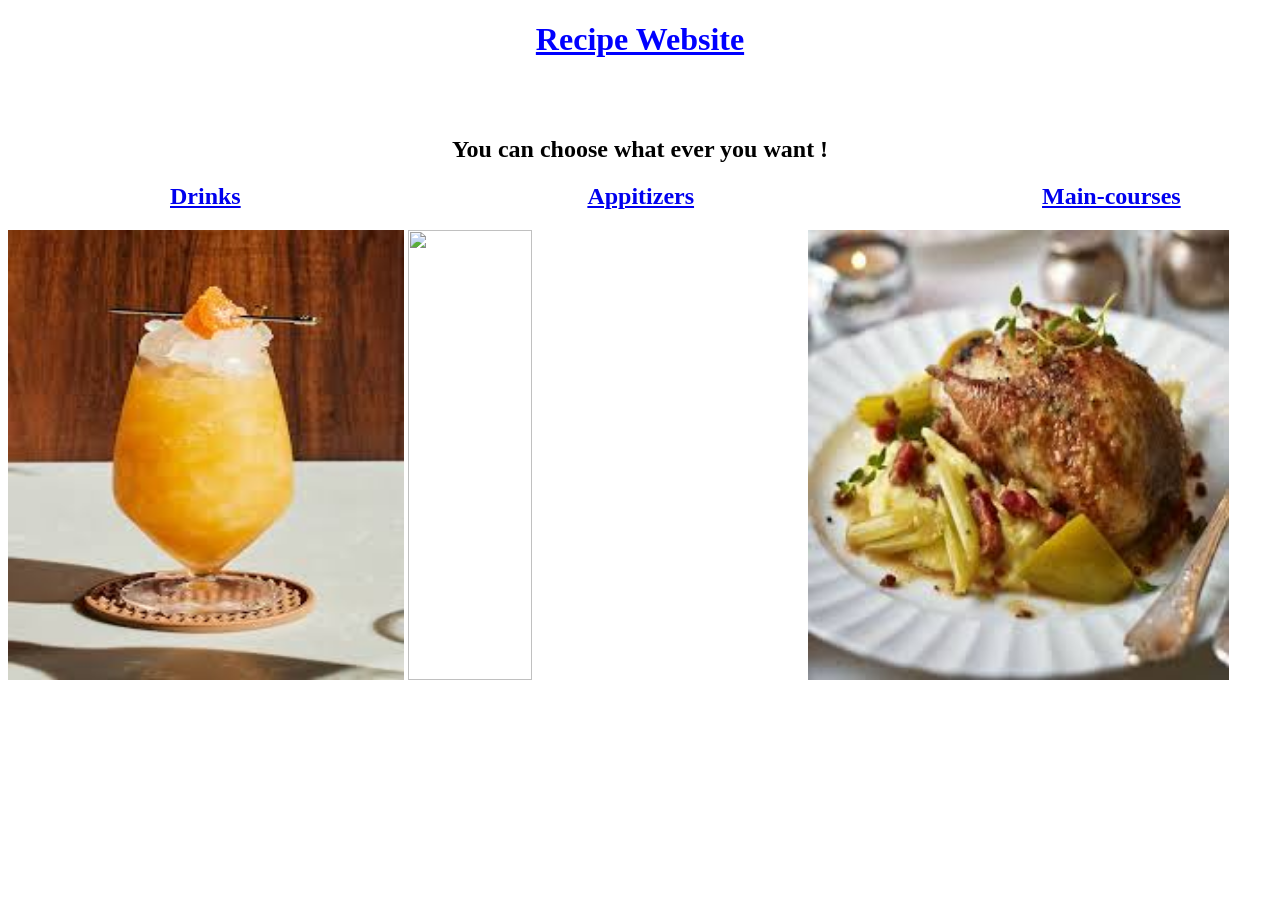
==== index.html @ d4900670 "Initial commit" ====
<!DOCTYPE html>
<html lang="en">

<head>
    <meta charset="UTF-8">
    <meta name="viewport" content="width=device-width, initial-scale=1.0">
    <title>Document</title>
</head>

<body>
    <center>
        <h1 style="color: blue; "><u>Recipe Website</u></h1>
        <br>
        <br>

        <h2>You can choose what ever you want !</h2>
    </center>
        <h2> &nbsp;&nbsp;&nbsp;&nbsp;&nbsp;&nbsp;&nbsp;&nbsp;&nbsp;&nbsp;&nbsp;&nbsp;&nbsp;&nbsp;&nbsp;
           &nbsp;&nbsp;&nbsp;&nbsp;&nbsp;&nbsp;&nbsp;&nbsp;&nbsp;&nbsp;
            <a href="./drinks.html">Drinks</a>
            &nbsp;&nbsp;&nbsp;&nbsp;&nbsp;&nbsp;&nbsp;&nbsp;&nbsp;&nbsp;&nbsp;&nbsp;&nbsp;&nbsp;&nbsp;
            &nbsp;&nbsp;&nbsp;&nbsp;&nbsp;&nbsp;&nbsp;&nbsp;&nbsp;&nbsp;&nbsp;&nbsp;&nbsp;&nbsp;&nbsp;
            &nbsp;&nbsp;&nbsp;&nbsp;&nbsp;&nbsp;&nbsp;&nbsp;&nbsp;&nbsp;&nbsp;&nbsp;&nbsp;&nbsp;&nbsp;
            &nbsp;&nbsp;&nbsp;&nbsp;&nbsp;&nbsp;&nbsp;&nbsp;
            <a href="./appitizers.html">Appitizers</a>
            
            &nbsp;&nbsp;&nbsp;&nbsp;&nbsp;&nbsp;&nbsp;&nbsp;&nbsp;&nbsp;&nbsp;&nbsp;&nbsp;&nbsp;&nbsp;
            &nbsp;&nbsp;&nbsp;&nbsp;&nbsp;&nbsp;&nbsp;&nbsp;&nbsp;&nbsp;&nbsp;&nbsp;&nbsp;&nbsp;&nbsp;
            &nbsp;&nbsp;&nbsp;&nbsp;&nbsp;&nbsp;&nbsp;&nbsp;&nbsp;&nbsp;&nbsp;&nbsp;&nbsp;&nbsp;&nbsp;
            &nbsp;&nbsp;&nbsp;&nbsp;&nbsp;&nbsp;&nbsp;&nbsp;
            <a href="./Main-courses.html">Main-courses</a>
        </h2>

        <img src="[data-uri]"
            alt="" width="31.333333%" height="450px">
   <img src="https://encrypted-tbn0.gstatic.com/images?q=tbn:ANd9GcQLDnrl-OOf8jJGR7UcXCbJcZYbNcfx8Hf3YQ&s" height="450px" alt="" width="31.333333%">
  <img src="[data-uri]" width="33.333333%" height="450px" alt="">
    
</body>

</html>
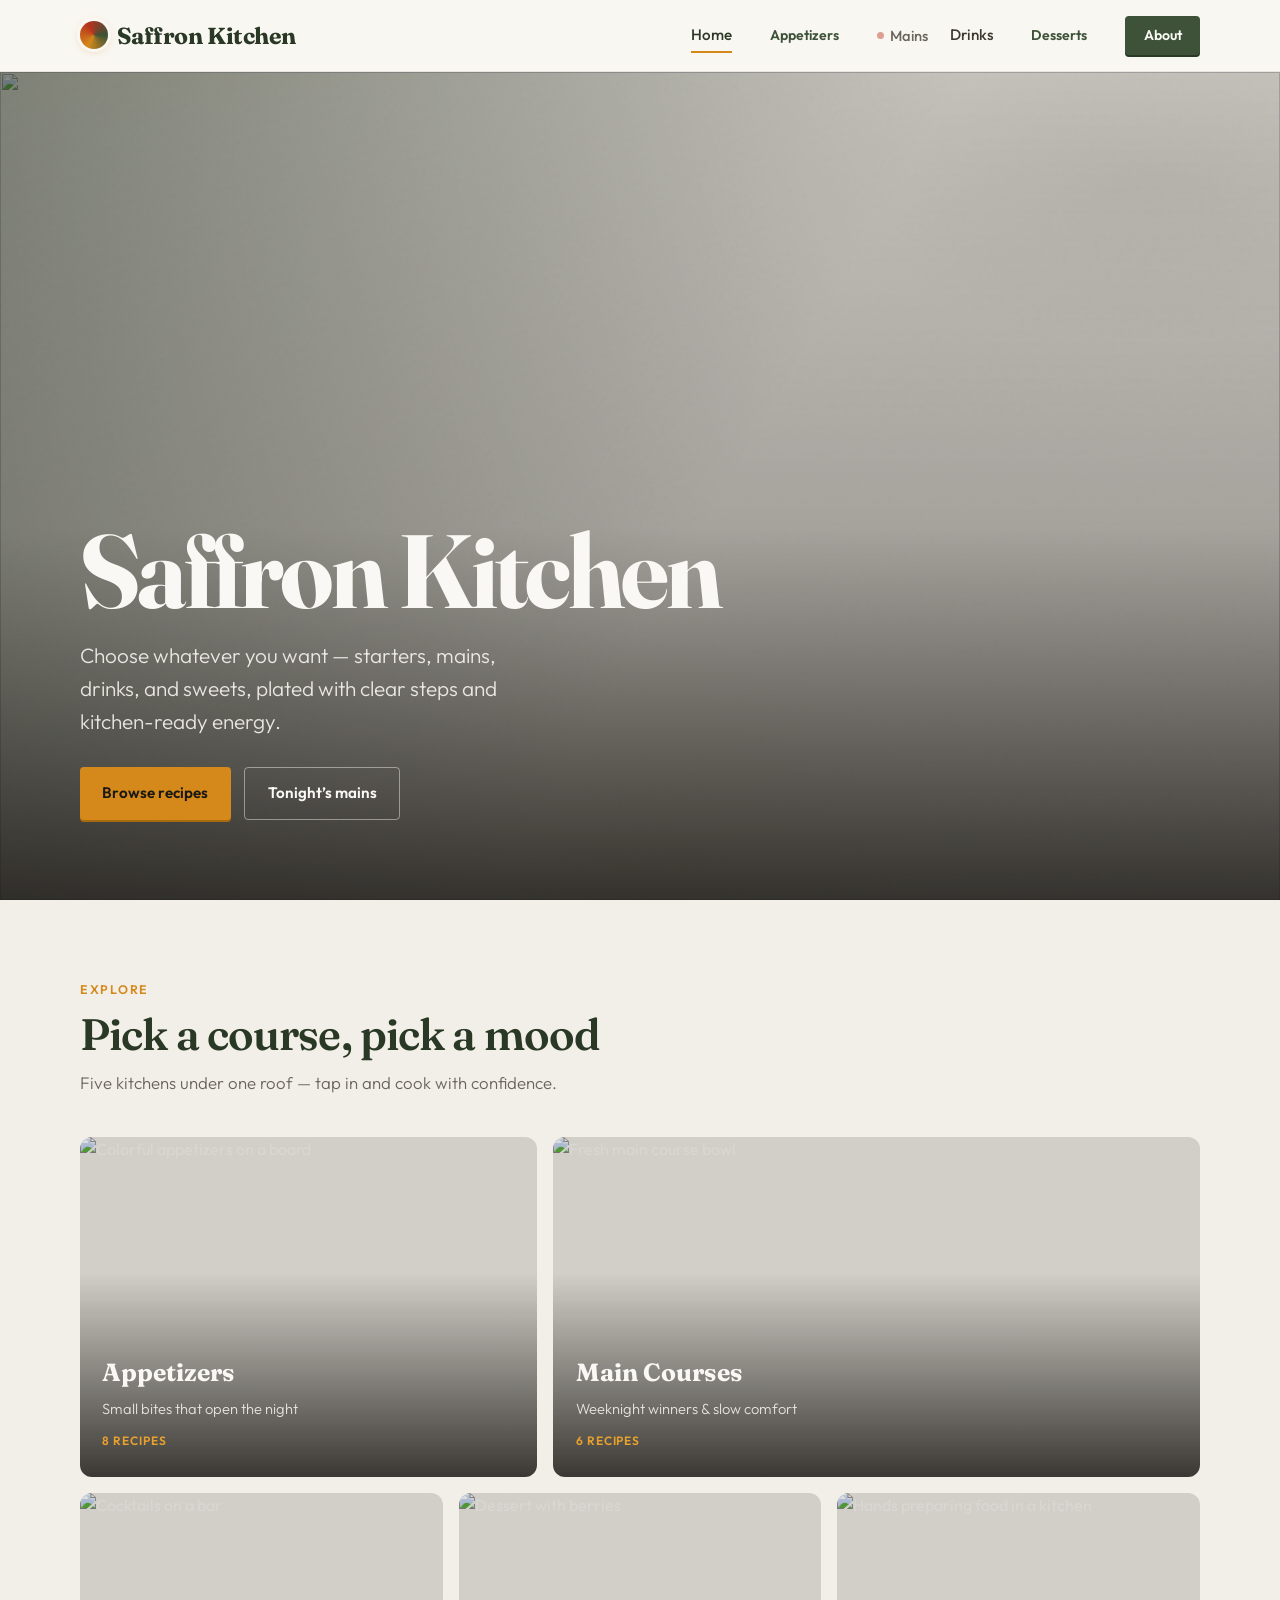
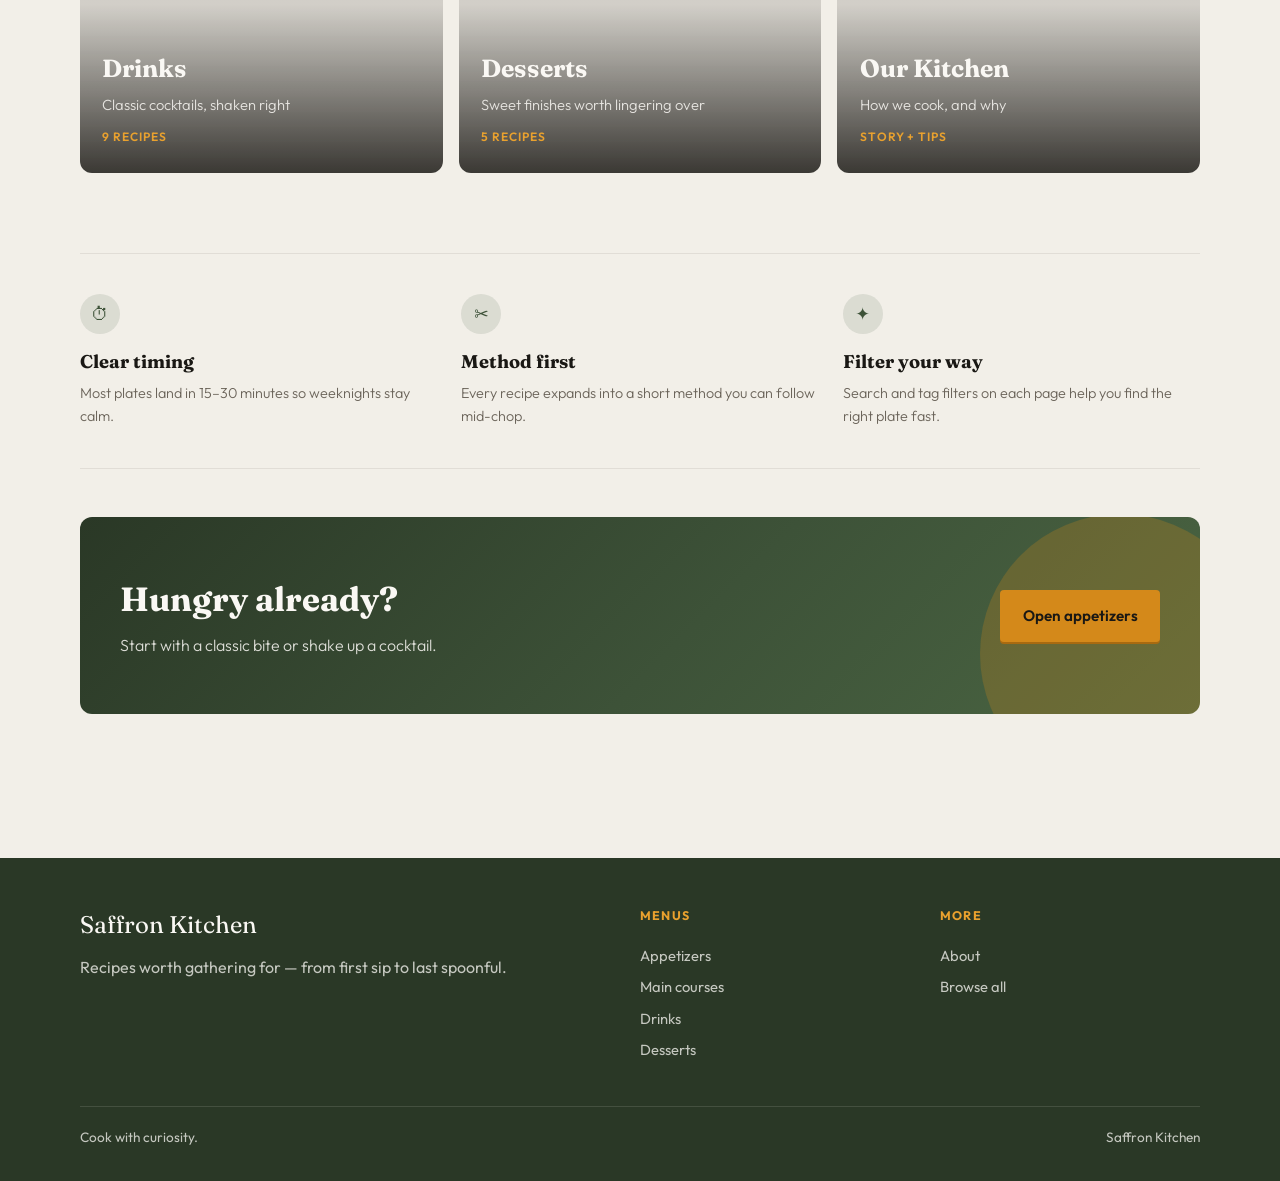
==== commit 09ed5edd: "Publish Saffron Kitchen recipe site pages and assets. Co-authored-by: Cursor <cursoragent@cursor.com" ====
--- a/index.html
+++ b/index.html
@@ -1,41 +1,160 @@
 <!DOCTYPE html>
 <html lang="en">
+<head>
+  <meta charset="UTF-8">
+  <meta name="viewport" content="width=device-width, initial-scale=1.0">
+  <title>Saffron Kitchen — Recipes Worth Gathering For</title>
+  <meta name="description" content="Browse appetizers, mains, drinks, and desserts with clear methods and warm kitchen vibes.">
+  <link rel="stylesheet" href="css/styles.css">
+</head>
+<body>
+  <header class="site-header">
+    <div class="nav-inner">
+      <a class="brand" href="index.html">
+        <span class="brand-mark" aria-hidden="true"></span>
+        Saffron Kitchen
+      </a>
+      <button class="nav-toggle" type="button" aria-label="Open menu" aria-expanded="false">
+        <span></span><span></span><span></span>
+      </button>
+      <nav class="nav-links" aria-label="Primary">
+        <a class="nav-link active" href="index.html">Home</a>
+        <a class="nav-pill" href="appetizers.html">Appetizers</a>
+        <a class="nav-dot" href="Main-courses.html">Mains</a>
+        <a class="nav-link" href="drinks.html">Drinks</a>
+        <a class="nav-pill" href="desserts.html">Desserts</a>
+        <a class="nav-cta" href="about.html">About</a>
+      </nav>
+    </div>
+  </header>
 
-<head>
-    <meta charset="UTF-8">
-    <meta name="viewport" content="width=device-width, initial-scale=1.0">
-    <title>Document</title>
-</head>
+  <main>
+    <section class="hero">
+      <div class="hero-media" aria-hidden="true">
+        <img
+          src="https://images.unsplash.com/photo-1504674900247-0877df9cc836?auto=format&fit=crop&w=1800&q=80"
+          alt=""
+        >
+      </div>
+      <div class="hero-content">
+        <h1 class="hero-brand">Saffron Kitchen</h1>
+        <p class="hero-lead">Choose whatever you want — starters, mains, drinks, and sweets, plated with clear steps and kitchen-ready energy.</p>
+        <div class="hero-actions">
+          <a class="btn btn-primary" href="#browse">Browse recipes</a>
+          <a class="btn btn-ghost" href="Main-courses.html">Tonight’s mains</a>
+        </div>
+      </div>
+    </section>
 
-<body>
-    <center>
-        <h1 style="color: blue; "><u>Recipe Website</u></h1>
-        <br>
-        <br>
+    <section class="section" id="browse">
+      <div class="container">
+        <div class="section-head reveal">
+          <p class="section-eyebrow">Explore</p>
+          <h2 class="section-title">Pick a course, pick a mood</h2>
+          <p class="section-sub">Five kitchens under one roof — tap in and cook with confidence.</p>
+        </div>
 
-        <h2>You can choose what ever you want !</h2>
-    </center>
-        <h2> &nbsp;&nbsp;&nbsp;&nbsp;&nbsp;&nbsp;&nbsp;&nbsp;&nbsp;&nbsp;&nbsp;&nbsp;&nbsp;&nbsp;&nbsp;
-           &nbsp;&nbsp;&nbsp;&nbsp;&nbsp;&nbsp;&nbsp;&nbsp;&nbsp;&nbsp;
-            <a href="./drinks.html">Drinks</a>
-            &nbsp;&nbsp;&nbsp;&nbsp;&nbsp;&nbsp;&nbsp;&nbsp;&nbsp;&nbsp;&nbsp;&nbsp;&nbsp;&nbsp;&nbsp;
-            &nbsp;&nbsp;&nbsp;&nbsp;&nbsp;&nbsp;&nbsp;&nbsp;&nbsp;&nbsp;&nbsp;&nbsp;&nbsp;&nbsp;&nbsp;
-            &nbsp;&nbsp;&nbsp;&nbsp;&nbsp;&nbsp;&nbsp;&nbsp;&nbsp;&nbsp;&nbsp;&nbsp;&nbsp;&nbsp;&nbsp;
-            &nbsp;&nbsp;&nbsp;&nbsp;&nbsp;&nbsp;&nbsp;&nbsp;
-            <a href="./appitizers.html">Appitizers</a>
-            
-            &nbsp;&nbsp;&nbsp;&nbsp;&nbsp;&nbsp;&nbsp;&nbsp;&nbsp;&nbsp;&nbsp;&nbsp;&nbsp;&nbsp;&nbsp;
-            &nbsp;&nbsp;&nbsp;&nbsp;&nbsp;&nbsp;&nbsp;&nbsp;&nbsp;&nbsp;&nbsp;&nbsp;&nbsp;&nbsp;&nbsp;
-            &nbsp;&nbsp;&nbsp;&nbsp;&nbsp;&nbsp;&nbsp;&nbsp;&nbsp;&nbsp;&nbsp;&nbsp;&nbsp;&nbsp;&nbsp;
-            &nbsp;&nbsp;&nbsp;&nbsp;&nbsp;&nbsp;&nbsp;&nbsp;
-            <a href="./Main-courses.html">Main-courses</a>
-        </h2>
+        <div class="category-grid">
+          <a class="cat-tile reveal" href="appetizers.html">
+            <img src="https://images.unsplash.com/photo-1541014741259-de529411b96a?auto=format&fit=crop&w=900&q=80" alt="Colorful appetizers on a board">
+            <div class="cat-body">
+              <h3>Appetizers</h3>
+              <p>Small bites that open the night</p>
+              <span class="cat-count">8 recipes</span>
+            </div>
+          </a>
+          <a class="cat-tile reveal reveal-delay-1" href="Main-courses.html">
+            <img src="https://images.unsplash.com/photo-1546069901-ba9599a7e63c?auto=format&fit=crop&w=1100&q=80" alt="Fresh main course bowl">
+            <div class="cat-body">
+              <h3>Main Courses</h3>
+              <p>Weeknight winners &amp; slow comfort</p>
+              <span class="cat-count">6 recipes</span>
+            </div>
+          </a>
+          <a class="cat-tile reveal reveal-delay-1" href="drinks.html">
+            <img src="https://images.unsplash.com/photo-1514362545857-3bc16c4c7d1b?auto=format&fit=crop&w=800&q=80" alt="Cocktails on a bar">
+            <div class="cat-body">
+              <h3>Drinks</h3>
+              <p>Classic cocktails, shaken right</p>
+              <span class="cat-count">9 recipes</span>
+            </div>
+          </a>
+          <a class="cat-tile reveal reveal-delay-2" href="desserts.html">
+            <img src="https://images.unsplash.com/photo-1488477181946-6428a0291777?auto=format&fit=crop&w=800&q=80" alt="Dessert with berries">
+            <div class="cat-body">
+              <h3>Desserts</h3>
+              <p>Sweet finishes worth lingering over</p>
+              <span class="cat-count">5 recipes</span>
+            </div>
+          </a>
+          <a class="cat-tile reveal reveal-delay-3" href="about.html">
+            <img src="https://images.unsplash.com/photo-1556910103-1c02745aae4d?auto=format&fit=crop&w=800&q=80" alt="Hands preparing food in a kitchen">
+            <div class="cat-body">
+              <h3>Our Kitchen</h3>
+              <p>How we cook, and why</p>
+              <span class="cat-count">Story + tips</span>
+            </div>
+          </a>
+        </div>
+      </div>
+    </section>
 
-        <img src="[data-uri]"
-            alt="" width="31.333333%" height="450px">
-   <img src="https://encrypted-tbn0.gstatic.com/images?q=tbn:ANd9GcQLDnrl-OOf8jJGR7UcXCbJcZYbNcfx8Hf3YQ&s" height="450px" alt="" width="31.333333%">
-  <img src="[data-uri]" width="33.333333%" height="450px" alt="">
-    
+    <section class="section" style="padding-top: 0;">
+      <div class="container">
+        <div class="feature-strip reveal">
+          <div class="feature">
+            <div class="feature-icon" aria-hidden="true">⏱</div>
+            <h3>Clear timing</h3>
+            <p>Most plates land in 15–30 minutes so weeknights stay calm.</p>
+          </div>
+          <div class="feature">
+            <div class="feature-icon" aria-hidden="true">✂</div>
+            <h3>Method first</h3>
+            <p>Every recipe expands into a short method you can follow mid-chop.</p>
+          </div>
+          <div class="feature">
+            <div class="feature-icon" aria-hidden="true">✦</div>
+            <h3>Filter your way</h3>
+            <p>Search and tag filters on each page help you find the right plate fast.</p>
+          </div>
+        </div>
+
+        <div class="cta-band reveal" style="margin-top: 3rem;">
+          <div>
+            <h2>Hungry already?</h2>
+            <p>Start with a classic bite or shake up a cocktail.</p>
+          </div>
+          <a class="btn btn-primary" href="appetizers.html">Open appetizers</a>
+        </div>
+      </div>
+    </section>
+  </main>
+
+  <footer class="site-footer">
+    <div class="container footer-grid">
+      <div>
+        <p class="footer-brand">Saffron Kitchen</p>
+        <p>Recipes worth gathering for — from first sip to last spoonful.</p>
+      </div>
+      <div>
+        <h4>Menus</h4>
+        <a href="appetizers.html">Appetizers</a>
+        <a href="Main-courses.html">Main courses</a>
+        <a href="drinks.html">Drinks</a>
+        <a href="desserts.html">Desserts</a>
+      </div>
+      <div>
+        <h4>More</h4>
+        <a href="about.html">About</a>
+        <a href="index.html#browse">Browse all</a>
+      </div>
+    </div>
+    <div class="container footer-bottom">
+      <span>Cook with curiosity.</span>
+      <span>Saffron Kitchen</span>
+    </div>
+  </footer>
+
+  <script src="js/main.js"></script>
 </body>
-
-</html>+</html>
--- a/css/styles.css
+++ b/css/styles.css
@@ -0,0 +1,1432 @@
+/* ============================================
+   Saffron Kitchen — Design System
+   ============================================ */
+
+@import url('https://fonts.googleapis.com/css2?family=Fraunces:opsz,wght@9..144,400;9..144,600;9..144,700&family=Outfit:wght@300;400;500;600;700&display=swap');
+
+:root {
+  --ink: #1a1814;
+  --ink-soft: #3d3830;
+  --muted: #6b645a;
+  --paper: #f2efe8;
+  --paper-deep: #e8e3d8;
+  --surface: #faf8f4;
+  --olive: #3d5238;
+  --olive-deep: #2a3826;
+  --olive-soft: #5c7356;
+  --saffron: #d4891a;
+  --saffron-bright: #e9a12e;
+  --tomato: #b8331d;
+  --cream-glow: rgba(232, 196, 120, 0.18);
+  --shadow: 0 12px 40px rgba(26, 24, 20, 0.12);
+  --shadow-soft: 0 4px 20px rgba(26, 24, 20, 0.08);
+  --radius: 4px;
+  --radius-lg: 12px;
+  --nav-h: 72px;
+  --font-display: 'Fraunces', Georgia, serif;
+  --font-body: 'Outfit', system-ui, sans-serif;
+  --ease: cubic-bezier(0.22, 1, 0.36, 1);
+  --ease-out: cubic-bezier(0.16, 1, 0.3, 1);
+}
+
+*,
+*::before,
+*::after {
+  box-sizing: border-box;
+  margin: 0;
+  padding: 0;
+}
+
+html {
+  scroll-behavior: smooth;
+  -webkit-text-size-adjust: 100%;
+  text-size-adjust: 100%;
+}
+
+body {
+  font-family: var(--font-body);
+  color: var(--ink);
+  background: var(--paper);
+  line-height: 1.6;
+  overflow-x: hidden;
+  min-height: 100vh;
+}
+
+/* Atmospheric background — never intercept clicks */
+body::before {
+  content: '';
+  position: fixed;
+  inset: 0;
+  z-index: -2;
+  pointer-events: none;
+  background:
+    radial-gradient(ellipse 80% 50% at 10% -10%, var(--cream-glow), transparent 50%),
+    radial-gradient(ellipse 60% 40% at 90% 20%, rgba(61, 82, 56, 0.08), transparent 45%),
+    radial-gradient(ellipse 50% 60% at 50% 100%, rgba(212, 137, 26, 0.06), transparent 50%),
+    var(--paper);
+}
+
+body::after {
+  content: '';
+  position: fixed;
+  inset: 0;
+  z-index: -1;
+  opacity: 0.035;
+  pointer-events: none;
+  background-image: url("data:image/svg+xml,%3Csvg viewBox='0 0 200 200' xmlns='http://www.w3.org/2000/svg'%3E%3Cfilter id='n'%3E%3CfeTurbulence type='fractalNoise' baseFrequency='0.85' numOctaves='4' stitchTiles='stitch'/%3E%3C/filter%3E%3Crect width='100%25' height='100%25' filter='url(%23n)'/%3E%3C/svg%3E");
+}
+
+main,
+.site-footer {
+  position: relative;
+  z-index: 1;
+}
+
+img {
+  max-width: 100%;
+  height: auto;
+  display: block;
+}
+
+a {
+  color: inherit;
+  text-decoration: none;
+  cursor: pointer;
+}
+
+ul {
+  list-style: none;
+}
+
+button {
+  font-family: inherit;
+  cursor: pointer;
+  border: none;
+  background: none;
+}
+
+.container {
+  width: min(1120px, calc(100% - 2rem));
+  margin-inline: auto;
+}
+
+
+/* ============================================
+   Page transition
+   ============================================ */
+
+.page-enter main {
+  animation: pageIn 0.45s var(--ease-out) both;
+}
+
+@keyframes pageIn {
+  from {
+    opacity: 0.01;
+    transform: translateY(12px);
+  }
+  to {
+    opacity: 1;
+    transform: translateY(0);
+  }
+}
+
+/* ============================================
+   Navigation — mixed link styles
+   ============================================ */
+
+.site-header {
+  position: sticky;
+  top: 0;
+  z-index: 1000;
+  height: var(--nav-h);
+  display: flex;
+  align-items: center;
+  background: rgba(250, 248, 244, 0.92);
+  backdrop-filter: blur(14px) saturate(1.2);
+  border-bottom: 1px solid rgba(26, 24, 20, 0.08);
+  transition: box-shadow 0.35s var(--ease), background 0.35s var(--ease);
+  pointer-events: auto;
+}
+
+.site-header a,
+.nav-links a {
+  position: relative;
+  z-index: 2;
+  pointer-events: auto;
+}
+
+.site-header.scrolled {
+  box-shadow: var(--shadow-soft);
+  background: rgba(250, 248, 244, 0.94);
+}
+
+.nav-inner {
+  width: min(1120px, 92%);
+  margin-inline: auto;
+  display: flex;
+  align-items: center;
+  justify-content: space-between;
+  gap: 1.5rem;
+}
+
+.brand {
+  font-family: var(--font-display);
+  font-size: 1.45rem;
+  font-weight: 700;
+  letter-spacing: -0.02em;
+  color: var(--olive-deep);
+  display: flex;
+  align-items: center;
+  gap: 0.55rem;
+  transition: transform 0.3s var(--ease);
+}
+
+.brand:hover {
+  transform: scale(1.03);
+}
+
+.brand-mark {
+  width: 28px;
+  height: 28px;
+  border-radius: 50%;
+  background: conic-gradient(from 210deg, var(--saffron), var(--tomato), var(--olive), var(--saffron));
+  box-shadow: 0 0 0 3px var(--surface), 0 2px 8px rgba(212, 137, 26, 0.35);
+  animation: spinSlow 18s linear infinite;
+}
+
+@keyframes spinSlow {
+  to { transform: rotate(360deg); }
+}
+
+.nav-links {
+  display: flex;
+  align-items: center;
+  gap: 0.35rem 1.35rem;
+  flex-wrap: wrap;
+}
+
+/* Style A — underline grow */
+.nav-link {
+  position: relative;
+  font-size: 0.95rem;
+  font-weight: 500;
+  color: var(--ink-soft);
+  padding: 0.35rem 0;
+  transition: color 0.25s var(--ease);
+}
+
+.nav-link::after {
+  content: '';
+  position: absolute;
+  left: 0;
+  bottom: 0;
+  width: 100%;
+  height: 2px;
+  background: var(--saffron);
+  transform: scaleX(0);
+  transform-origin: right;
+  transition: transform 0.35s var(--ease);
+}
+
+.nav-link:hover,
+.nav-link.active {
+  color: var(--olive-deep);
+}
+
+.nav-link:hover::after,
+.nav-link.active::after {
+  transform: scaleX(1);
+  transform-origin: left;
+}
+
+/* Style B — pill / soft chip */
+.nav-pill {
+  font-size: 0.88rem;
+  font-weight: 600;
+  padding: 0.4rem 0.95rem;
+  border-radius: 999px;
+  color: var(--olive);
+  background: transparent;
+  border: 1.5px solid transparent;
+  transition: background 0.3s var(--ease), color 0.3s var(--ease), border-color 0.3s var(--ease), transform 0.25s var(--ease);
+}
+
+.nav-pill:hover,
+.nav-pill.active {
+  background: rgba(61, 82, 56, 0.1);
+  border-color: rgba(61, 82, 56, 0.25);
+  color: var(--olive-deep);
+  transform: translateY(-1px);
+}
+
+/* Style C — solid CTA button */
+.nav-cta {
+  font-size: 0.88rem;
+  font-weight: 600;
+  padding: 0.5rem 1.15rem;
+  border-radius: var(--radius);
+  background: var(--olive);
+  color: #faf8f4;
+  box-shadow: 0 2px 0 var(--olive-deep);
+  transition: background 0.25s var(--ease), transform 0.25s var(--ease), box-shadow 0.25s var(--ease);
+}
+
+.nav-cta:hover,
+.nav-cta.active {
+  background: var(--olive-deep);
+  transform: translateY(-2px);
+  box-shadow: 0 4px 0 #1a2418, 0 8px 20px rgba(42, 56, 38, 0.25);
+}
+
+/* Style D — dotted accent */
+.nav-dot {
+  font-size: 0.92rem;
+  font-weight: 500;
+  color: var(--muted);
+  display: inline-flex;
+  align-items: center;
+  gap: 0.4rem;
+  transition: color 0.25s var(--ease), letter-spacing 0.3s var(--ease);
+}
+
+.nav-dot::before {
+  content: '';
+  width: 7px;
+  height: 7px;
+  border-radius: 50%;
+  background: var(--tomato);
+  opacity: 0.45;
+  transition: opacity 0.25s var(--ease), transform 0.3s var(--ease);
+}
+
+.nav-dot:hover,
+.nav-dot.active {
+  color: var(--ink);
+  letter-spacing: 0.02em;
+}
+
+.nav-dot:hover::before,
+.nav-dot.active::before {
+  opacity: 1;
+  transform: scale(1.25);
+}
+
+.nav-toggle {
+  display: none;
+  width: 42px;
+  height: 42px;
+  border-radius: var(--radius);
+  align-items: center;
+  justify-content: center;
+  flex-direction: column;
+  gap: 5px;
+  background: var(--surface);
+  border: 1px solid rgba(26, 24, 20, 0.1);
+}
+
+.nav-toggle span {
+  display: block;
+  width: 18px;
+  height: 2px;
+  background: var(--ink);
+  transition: transform 0.3s var(--ease), opacity 0.2s;
+}
+
+.nav-toggle.open span:nth-child(1) {
+  transform: translateY(7px) rotate(45deg);
+}
+
+.nav-toggle.open span:nth-child(2) {
+  opacity: 0;
+}
+
+.nav-toggle.open span:nth-child(3) {
+  transform: translateY(-7px) rotate(-45deg);
+}
+
+/* ============================================
+   Hero (home)
+   ============================================ */
+
+.hero {
+  position: relative;
+  min-height: calc(100vh - var(--nav-h));
+  display: grid;
+  align-items: end;
+  overflow: hidden;
+  color: #faf8f4;
+}
+
+.hero-media {
+  position: absolute;
+  inset: 0;
+  z-index: 0;
+}
+
+.hero-media img {
+  width: 100%;
+  height: 100%;
+  object-fit: cover;
+  animation: heroZoom 18s var(--ease) alternate infinite;
+}
+
+@keyframes heroZoom {
+  from { transform: scale(1); }
+  to { transform: scale(1.08); }
+}
+
+.hero-media::after {
+  content: '';
+  position: absolute;
+  inset: 0;
+  background:
+    linear-gradient(to top, rgba(26, 24, 20, 0.88) 0%, rgba(26, 24, 20, 0.35) 45%, rgba(26, 24, 20, 0.2) 100%),
+    linear-gradient(120deg, rgba(42, 56, 38, 0.45), transparent 55%);
+}
+
+.hero-content {
+  position: relative;
+  z-index: 1;
+  width: min(1120px, 92%);
+  margin: 0 auto;
+  padding: 4.5rem 0 5rem;
+}
+
+.hero-brand {
+  font-family: var(--font-display);
+  font-size: clamp(3.2rem, 9vw, 6.5rem);
+  font-weight: 700;
+  line-height: 0.95;
+  letter-spacing: -0.03em;
+  margin-bottom: 1.1rem;
+  animation: riseIn 0.8s var(--ease-out) 0.1s both;
+}
+
+.hero-lead {
+  font-size: clamp(1.05rem, 2.2vw, 1.3rem);
+  font-weight: 300;
+  max-width: 32ch;
+  color: rgba(250, 248, 244, 0.88);
+  margin-bottom: 1.75rem;
+  animation: riseIn 0.8s var(--ease-out) 0.25s both;
+}
+
+.hero-actions {
+  display: flex;
+  flex-wrap: wrap;
+  gap: 0.85rem;
+  animation: riseIn 0.8s var(--ease-out) 0.4s both;
+}
+
+@keyframes riseIn {
+  from {
+    opacity: 0;
+    transform: translateY(28px);
+  }
+  to {
+    opacity: 1;
+    transform: translateY(0);
+  }
+}
+
+.btn {
+  display: inline-flex;
+  align-items: center;
+  gap: 0.45rem;
+  font-weight: 600;
+  font-size: 0.95rem;
+  padding: 0.85rem 1.4rem;
+  border-radius: var(--radius);
+  transition: transform 0.25s var(--ease), background 0.25s var(--ease), box-shadow 0.25s var(--ease);
+}
+
+.btn-primary {
+  background: var(--saffron);
+  color: var(--ink);
+  box-shadow: 0 2px 0 #a86a10;
+}
+
+.btn-primary:hover {
+  background: var(--saffron-bright);
+  transform: translateY(-2px);
+  box-shadow: 0 4px 0 #a86a10, 0 10px 24px rgba(212, 137, 26, 0.35);
+}
+
+.btn-ghost {
+  background: transparent;
+  color: #faf8f4;
+  border: 1.5px solid rgba(250, 248, 244, 0.45);
+}
+
+.btn-ghost:hover {
+  background: rgba(250, 248, 244, 0.12);
+  border-color: #faf8f4;
+  transform: translateY(-2px);
+}
+
+/* ============================================
+   Sections
+   ============================================ */
+
+.section {
+  padding: 5rem 0;
+}
+
+.section-head {
+  margin-bottom: 2.5rem;
+  max-width: 40rem;
+}
+
+.section-eyebrow {
+  font-size: 0.78rem;
+  font-weight: 600;
+  letter-spacing: 0.14em;
+  text-transform: uppercase;
+  color: var(--saffron);
+  margin-bottom: 0.55rem;
+}
+
+.section-title {
+  font-family: var(--font-display);
+  font-size: clamp(1.9rem, 4vw, 2.75rem);
+  font-weight: 600;
+  letter-spacing: -0.02em;
+  line-height: 1.15;
+  color: var(--olive-deep);
+  margin-bottom: 0.65rem;
+}
+
+.section-sub {
+  color: var(--muted);
+  font-size: 1.05rem;
+  font-weight: 300;
+}
+
+/* Category mosaic — not cards in hero, but interactive browse tiles */
+.category-grid {
+  display: grid;
+  grid-template-columns: repeat(12, 1fr);
+  gap: 1rem;
+}
+
+.cat-tile {
+  position: relative;
+  grid-column: span 4;
+  min-height: 280px;
+  overflow: hidden;
+  border-radius: var(--radius-lg);
+  isolation: isolate;
+  color: #faf8f4;
+  cursor: pointer;
+  transition: transform 0.45s var(--ease), box-shadow 0.45s var(--ease);
+}
+
+.cat-tile:nth-child(1) { grid-column: span 5; min-height: 340px; }
+.cat-tile:nth-child(2) { grid-column: span 7; min-height: 340px; }
+.cat-tile:nth-child(3) { grid-column: span 4; }
+.cat-tile:nth-child(4) { grid-column: span 4; }
+.cat-tile:nth-child(5) { grid-column: span 4; }
+
+.cat-tile img {
+  position: absolute;
+  inset: 0;
+  width: 100%;
+  height: 100%;
+  object-fit: cover;
+  pointer-events: none;
+  transition: transform 0.7s var(--ease);
+}
+
+.cat-tile::after {
+  content: '';
+  position: absolute;
+  inset: 0;
+  background: linear-gradient(to top, rgba(26, 24, 20, 0.85) 0%, rgba(26, 24, 20, 0.15) 60%);
+  z-index: 1;
+  pointer-events: none;
+  transition: background 0.4s var(--ease);
+}
+
+.cat-tile:hover {
+  transform: translateY(-6px);
+  box-shadow: var(--shadow);
+}
+
+.cat-tile:hover img {
+  transform: scale(1.08);
+}
+
+.cat-tile:hover::after {
+  background: linear-gradient(to top, rgba(42, 56, 38, 0.9) 0%, rgba(26, 24, 20, 0.25) 65%);
+}
+
+.cat-body {
+  position: absolute;
+  inset: auto 0 0 0;
+  z-index: 2;
+  padding: 1.5rem 1.4rem;
+}
+
+.cat-body h3 {
+  font-family: var(--font-display);
+  font-size: 1.55rem;
+  margin-bottom: 0.25rem;
+}
+
+.cat-body p {
+  font-size: 0.92rem;
+  opacity: 0.85;
+  font-weight: 300;
+}
+
+.cat-count {
+  display: inline-block;
+  margin-top: 0.65rem;
+  font-size: 0.75rem;
+  font-weight: 600;
+  letter-spacing: 0.08em;
+  text-transform: uppercase;
+  color: var(--saffron-bright);
+}
+
+/* Filter bar */
+.filter-bar {
+  display: flex;
+  flex-wrap: wrap;
+  gap: 0.55rem;
+  margin-bottom: 2rem;
+  align-items: center;
+}
+
+.filter-label {
+  font-size: 0.8rem;
+  font-weight: 600;
+  color: var(--muted);
+  letter-spacing: 0.06em;
+  text-transform: uppercase;
+  margin-right: 0.35rem;
+}
+
+.filter-btn {
+  font-size: 0.85rem;
+  font-weight: 500;
+  padding: 0.4rem 0.9rem;
+  border-radius: 999px;
+  border: 1px solid rgba(26, 24, 20, 0.14);
+  color: var(--ink-soft);
+  background: var(--surface);
+  transition: background 0.25s, color 0.25s, border-color 0.25s, transform 0.2s;
+}
+
+.filter-btn:hover {
+  border-color: var(--olive-soft);
+  color: var(--olive-deep);
+  transform: translateY(-1px);
+}
+
+.filter-btn.active {
+  background: var(--olive);
+  color: #faf8f4;
+  border-color: var(--olive);
+}
+
+.search-wrap {
+  margin-left: auto;
+  position: relative;
+}
+
+.search-wrap input {
+  font-family: inherit;
+  font-size: 0.9rem;
+  padding: 0.5rem 1rem 0.5rem 2.35rem;
+  border-radius: 999px;
+  border: 1px solid rgba(26, 24, 20, 0.14);
+  background: var(--surface);
+  color: var(--ink);
+  width: min(220px, 100%);
+  outline: none;
+  transition: border-color 0.25s, box-shadow 0.25s;
+}
+
+.search-wrap input:focus {
+  border-color: var(--saffron);
+  box-shadow: 0 0 0 3px rgba(212, 137, 26, 0.2);
+}
+
+.search-wrap::before {
+  content: '⌕';
+  position: absolute;
+  left: 0.85rem;
+  top: 50%;
+  transform: translateY(-50%);
+  color: var(--muted);
+  font-size: 1rem;
+  pointer-events: none;
+}
+
+/* Recipe list / detail tiles */
+.recipe-grid {
+  display: grid;
+  grid-template-columns: repeat(auto-fill, minmax(min(100%, 300px), 1fr));
+  gap: 1.35rem;
+}
+
+.recipe {
+  background: var(--surface);
+  border: 1px solid rgba(26, 24, 20, 0.07);
+  border-radius: var(--radius-lg);
+  overflow: hidden;
+  transition: transform 0.4s var(--ease), box-shadow 0.4s var(--ease), opacity 0.35s;
+  opacity: 1;
+  transform: translateY(0);
+  cursor: pointer;
+}
+
+html.js .recipe:not(.visible) {
+  opacity: 0;
+  transform: translateY(20px);
+}
+
+html.js .recipe.visible {
+  opacity: 1;
+  transform: translateY(0);
+}
+
+.recipe.hidden {
+  display: none !important;
+}
+
+.recipe:hover {
+  transform: translateY(-5px);
+  box-shadow: var(--shadow);
+}
+
+.recipe-media {
+  position: relative;
+  aspect-ratio: 16 / 10;
+  overflow: hidden;
+  background: var(--paper-deep);
+}
+
+.recipe-media img {
+  position: absolute;
+  inset: 0;
+  width: 100%;
+  height: 100%;
+  object-fit: cover;
+  transition: transform 0.6s var(--ease);
+}
+
+.recipe:hover .recipe-media img {
+  transform: scale(1.06);
+}
+
+.recipe-body {
+  padding: 1.25rem 1.3rem 1.4rem;
+}
+
+.recipe-tags {
+  display: flex;
+  flex-wrap: wrap;
+  gap: 0.35rem;
+  margin-bottom: 0.65rem;
+}
+
+.tag {
+  font-size: 0.7rem;
+  font-weight: 600;
+  letter-spacing: 0.05em;
+  text-transform: uppercase;
+  padding: 0.22rem 0.55rem;
+  border-radius: 3px;
+  background: rgba(61, 82, 56, 0.1);
+  color: var(--olive);
+}
+
+.tag.time {
+  background: rgba(212, 137, 26, 0.15);
+  color: #8a5a0c;
+}
+
+.tag.easy {
+  background: rgba(184, 51, 29, 0.1);
+  color: var(--tomato);
+}
+
+.recipe h3 {
+  font-family: var(--font-display);
+  font-size: 1.3rem;
+  font-weight: 600;
+  margin-bottom: 0.45rem;
+  line-height: 1.25;
+}
+
+.recipe p {
+  font-size: 0.92rem;
+  color: var(--muted);
+  font-weight: 300;
+}
+
+.recipe-steps {
+  margin-top: 0.85rem;
+  padding-top: 0.85rem;
+  border-top: 1px dashed rgba(26, 24, 20, 0.12);
+  font-size: 0.88rem;
+  color: var(--ink-soft);
+  max-height: 0;
+  overflow: hidden;
+  opacity: 0;
+  transition: max-height 0.45s var(--ease), opacity 0.35s, margin 0.35s, padding 0.35s;
+}
+
+.recipe.open .recipe-steps {
+  max-height: 480px;
+  opacity: 1;
+  margin-top: 0.85rem;
+  padding-top: 0.85rem;
+}
+
+.recipe-toggle {
+  margin-top: 0.9rem;
+  font-size: 0.85rem;
+  font-weight: 600;
+  color: var(--olive);
+  display: inline-flex;
+  align-items: center;
+  gap: 0.3rem;
+  transition: color 0.2s, gap 0.25s;
+}
+
+.recipe-toggle:hover {
+  color: var(--saffron);
+  gap: 0.5rem;
+}
+
+.recipe-toggle::after {
+  content: '→';
+  transition: transform 0.3s var(--ease);
+}
+
+.recipe.open .recipe-toggle::after {
+  transform: rotate(90deg);
+}
+
+/* Page hero (inner pages) */
+.page-hero {
+  position: relative;
+  padding: 4.5rem 0 3.5rem;
+  overflow: hidden;
+}
+
+.page-hero::before {
+  content: '';
+  position: absolute;
+  right: -8%;
+  top: -20%;
+  width: 45vw;
+  height: 45vw;
+  max-width: 520px;
+  max-height: 520px;
+  border-radius: 50%;
+  background: radial-gradient(circle, rgba(212, 137, 26, 0.18), transparent 70%);
+  animation: floatBlob 10s ease-in-out infinite alternate;
+  pointer-events: none;
+}
+
+@keyframes floatBlob {
+  from { transform: translate(0, 0); }
+  to { transform: translate(-30px, 40px); }
+}
+
+.page-hero h1 {
+  font-family: var(--font-display);
+  font-size: clamp(2.4rem, 6vw, 4rem);
+  font-weight: 700;
+  color: var(--olive-deep);
+  letter-spacing: -0.03em;
+  line-height: 1.05;
+  margin-bottom: 0.75rem;
+  animation: riseIn 0.7s var(--ease-out) both;
+}
+
+.page-hero p {
+  font-size: 1.1rem;
+  color: var(--muted);
+  font-weight: 300;
+  max-width: 38ch;
+  animation: riseIn 0.7s var(--ease-out) 0.12s both;
+}
+
+.breadcrumb {
+  display: flex;
+  gap: 0.5rem;
+  align-items: center;
+  font-size: 0.85rem;
+  color: var(--muted);
+  margin-bottom: 1.25rem;
+  animation: riseIn 0.6s var(--ease-out) both;
+}
+
+.breadcrumb a {
+  color: var(--olive);
+  font-weight: 500;
+  transition: color 0.2s;
+}
+
+.breadcrumb a:hover {
+  color: var(--saffron);
+}
+
+.breadcrumb span {
+  opacity: 0.5;
+}
+
+/* Feature strip */
+.feature-strip {
+  display: grid;
+  grid-template-columns: repeat(3, 1fr);
+  gap: 1.5rem;
+  padding: 2.5rem 0;
+  border-block: 1px solid rgba(26, 24, 20, 0.08);
+}
+
+.feature {
+  text-align: left;
+}
+
+.feature-icon {
+  width: 40px;
+  height: 40px;
+  margin-bottom: 0.85rem;
+  border-radius: 50%;
+  background: rgba(61, 82, 56, 0.12);
+  display: grid;
+  place-items: center;
+  font-size: 1.1rem;
+  color: var(--olive);
+  transition: transform 0.35s var(--ease), background 0.35s;
+}
+
+.feature:hover .feature-icon {
+  transform: rotate(-8deg) scale(1.08);
+  background: rgba(212, 137, 26, 0.2);
+  color: #8a5a0c;
+}
+
+.feature h3 {
+  font-family: var(--font-display);
+  font-size: 1.15rem;
+  margin-bottom: 0.35rem;
+}
+
+.feature p {
+  font-size: 0.9rem;
+  color: var(--muted);
+  font-weight: 300;
+}
+
+/* CTA band */
+.cta-band {
+  margin: 2rem 0 0;
+  padding: 3.5rem 2.5rem;
+  border-radius: var(--radius-lg);
+  background:
+    linear-gradient(135deg, var(--olive-deep) 0%, var(--olive) 55%, #4a6542 100%);
+  color: #faf8f4;
+  display: flex;
+  flex-wrap: wrap;
+  align-items: center;
+  justify-content: space-between;
+  gap: 1.5rem;
+  position: relative;
+  overflow: hidden;
+}
+
+.cta-band::before {
+  content: '';
+  position: absolute;
+  width: 280px;
+  height: 280px;
+  right: -60px;
+  bottom: -80px;
+  border-radius: 50%;
+  background: rgba(212, 137, 26, 0.25);
+  animation: floatBlob 8s ease-in-out infinite alternate;
+}
+
+.cta-band h2 {
+  font-family: var(--font-display);
+  font-size: clamp(1.6rem, 3vw, 2.1rem);
+  position: relative;
+}
+
+.cta-band p {
+  opacity: 0.85;
+  font-weight: 300;
+  margin-top: 0.35rem;
+  position: relative;
+}
+
+.cta-band .btn-primary {
+  position: relative;
+}
+
+/* About */
+.about-grid {
+  display: grid;
+  grid-template-columns: 1fr 1fr;
+  gap: 3rem;
+  align-items: center;
+}
+
+.about-visual {
+  position: relative;
+  border-radius: var(--radius-lg);
+  overflow: hidden;
+  aspect-ratio: 4 / 5;
+  box-shadow: var(--shadow);
+}
+
+.about-visual img {
+  position: absolute;
+  inset: 0;
+  width: 100%;
+  height: 100%;
+  object-fit: cover;
+}
+
+.about-copy h2 {
+  font-family: var(--font-display);
+  font-size: clamp(1.8rem, 3.5vw, 2.4rem);
+  color: var(--olive-deep);
+  margin-bottom: 1rem;
+}
+
+.about-copy p {
+  color: var(--muted);
+  margin-bottom: 1rem;
+  font-weight: 300;
+}
+
+.stat-row {
+  display: flex;
+  gap: 2rem;
+  margin-top: 1.75rem;
+  padding-top: 1.5rem;
+  border-top: 1px solid rgba(26, 24, 20, 0.1);
+}
+
+.stat strong {
+  display: block;
+  font-family: var(--font-display);
+  font-size: 1.8rem;
+  color: var(--saffron);
+  line-height: 1;
+}
+
+.stat span {
+  font-size: 0.85rem;
+  color: var(--muted);
+}
+
+/* Footer */
+.site-footer {
+  margin-top: 4rem;
+  padding: 3rem 0 2rem;
+  background: var(--olive-deep);
+  color: rgba(250, 248, 244, 0.75);
+}
+
+.footer-grid {
+  display: grid;
+  grid-template-columns: 2fr 1fr 1fr;
+  gap: 2.5rem;
+  margin-bottom: 2.5rem;
+}
+
+.footer-brand {
+  font-family: var(--font-display);
+  font-size: 1.5rem;
+  color: #faf8f4;
+  margin-bottom: 0.65rem;
+}
+
+.footer-grid h4 {
+  font-size: 0.78rem;
+  letter-spacing: 0.1em;
+  text-transform: uppercase;
+  color: var(--saffron-bright);
+  margin-bottom: 0.85rem;
+}
+
+.footer-grid a {
+  display: block;
+  font-size: 0.92rem;
+  padding: 0.25rem 0;
+  transition: color 0.2s, padding-left 0.25s;
+}
+
+.footer-grid a:hover {
+  color: #faf8f4;
+  padding-left: 4px;
+}
+
+.footer-bottom {
+  border-top: 1px solid rgba(250, 248, 244, 0.12);
+  padding-top: 1.25rem;
+  font-size: 0.85rem;
+  display: flex;
+  justify-content: space-between;
+  flex-wrap: wrap;
+  gap: 0.5rem;
+}
+
+/* Reveal on scroll — stay clickable; visible without JS after a beat */
+.reveal {
+  opacity: 1;
+  transform: translateY(0);
+  transition: opacity 0.7s var(--ease-out), transform 0.7s var(--ease-out);
+}
+
+html.js .reveal:not(.in) {
+  opacity: 0;
+  transform: translateY(24px);
+}
+
+html.js .reveal.in {
+  opacity: 1;
+  transform: translateY(0);
+}
+
+.reveal-delay-1 { transition-delay: 0.1s; }
+.reveal-delay-2 { transition-delay: 0.2s; }
+.reveal-delay-3 { transition-delay: 0.3s; }
+
+/* Empty state */
+.empty-state {
+  text-align: center;
+  padding: 3rem 1rem;
+  color: var(--muted);
+  display: none;
+}
+
+.empty-state.show {
+  display: block;
+}
+
+/* ============================================
+   Responsive — tablet & below
+   ============================================ */
+
+@media (max-width: 1024px) {
+  .category-grid {
+    gap: 0.85rem;
+  }
+
+  .cat-tile:nth-child(1),
+  .cat-tile:nth-child(2) {
+    grid-column: span 6;
+    min-height: 280px;
+  }
+
+  .cat-tile:nth-child(3),
+  .cat-tile:nth-child(4),
+  .cat-tile:nth-child(5) {
+    grid-column: span 4;
+    min-height: 220px;
+  }
+}
+
+@media (max-width: 900px) {
+  :root {
+    --nav-h: 64px;
+  }
+
+  .section {
+    padding: 3.5rem 0;
+  }
+
+  .cat-tile,
+  .cat-tile:nth-child(n) {
+    grid-column: span 6;
+    min-height: 220px;
+  }
+
+  .cat-body h3 {
+    font-size: 1.3rem;
+  }
+
+  .feature-strip {
+    grid-template-columns: 1fr;
+    gap: 1.25rem;
+  }
+
+  .about-grid {
+    grid-template-columns: 1fr;
+    gap: 2rem;
+  }
+
+  .about-visual {
+    aspect-ratio: 16 / 10;
+    max-height: 360px;
+  }
+
+  .footer-grid {
+    grid-template-columns: 1fr 1fr;
+    gap: 1.75rem;
+  }
+
+  .filter-bar {
+    gap: 0.45rem;
+  }
+
+  .search-wrap {
+    margin-left: 0;
+    flex: 1 1 100%;
+    width: 100%;
+  }
+
+  .search-wrap input {
+    width: 100%;
+  }
+
+  .cta-band {
+    padding: 2.5rem 1.5rem;
+    flex-direction: column;
+    align-items: flex-start;
+  }
+
+  .stat-row {
+    flex-wrap: wrap;
+    gap: 1.25rem 1.75rem;
+  }
+
+  .page-hero {
+    padding: 3rem 0 2.25rem;
+  }
+}
+
+/* Mobile navigation + stacked layouts */
+@media (max-width: 768px) {
+  .nav-toggle {
+    display: flex;
+    min-width: 44px;
+    min-height: 44px;
+  }
+
+  .nav-links {
+    position: fixed;
+    top: var(--nav-h);
+    left: 0;
+    right: 0;
+    z-index: 200;
+    max-height: calc(100vh - var(--nav-h));
+    overflow-y: auto;
+    flex-direction: column;
+    align-items: stretch;
+    flex-wrap: nowrap;
+    gap: 0.25rem;
+    padding: 0.85rem 4% 1.15rem;
+    background: rgba(250, 248, 244, 0.98);
+    backdrop-filter: blur(12px);
+    border-bottom: 1px solid rgba(26, 24, 20, 0.08);
+    transform: translateY(-12px);
+    opacity: 0;
+    visibility: hidden;
+    pointer-events: none;
+    transition: transform 0.35s var(--ease), opacity 0.3s, visibility 0.3s;
+    box-shadow: var(--shadow-soft);
+  }
+
+  .nav-links.open {
+    transform: translateY(0);
+    opacity: 1;
+    visibility: visible;
+    pointer-events: auto;
+  }
+
+  .nav-link,
+  .nav-pill,
+  .nav-cta,
+  .nav-dot {
+    display: flex;
+    align-items: center;
+    min-height: 44px;
+    padding: 0.75rem 1rem;
+    border-radius: var(--radius);
+    width: 100%;
+  }
+
+  .nav-link::after {
+    display: none;
+  }
+
+  .nav-cta {
+    text-align: center;
+    justify-content: center;
+    margin-top: 0.35rem;
+  }
+
+  .brand {
+    font-size: 1.2rem;
+  }
+
+  .brand-mark {
+    width: 24px;
+    height: 24px;
+  }
+
+  .hero {
+    min-height: min(100vh - var(--nav-h), 720px);
+  }
+
+  .hero-content {
+    padding: 2.5rem 0 3rem;
+  }
+
+  .hero-brand {
+    font-size: clamp(2.4rem, 12vw, 3.8rem);
+  }
+
+  .hero-lead {
+    max-width: 100%;
+    font-size: 1rem;
+  }
+
+  .hero-actions {
+    width: 100%;
+  }
+
+  .hero-actions .btn {
+    flex: 1 1 auto;
+    justify-content: center;
+    min-height: 48px;
+  }
+
+  .cat-tile,
+  .cat-tile:nth-child(n) {
+    grid-column: span 12;
+    min-height: 200px;
+  }
+
+  .recipe-grid {
+    grid-template-columns: 1fr;
+    gap: 1.1rem;
+  }
+
+  .recipe-body {
+    padding: 1.1rem 1.15rem 1.25rem;
+  }
+
+  .recipe h3 {
+    font-size: 1.2rem;
+  }
+
+  .filter-btn {
+    min-height: 40px;
+  }
+
+  .footer-grid {
+    grid-template-columns: 1fr;
+  }
+
+  .footer-bottom {
+    flex-direction: column;
+    align-items: flex-start;
+  }
+
+  .page-hero h1 {
+    font-size: clamp(2rem, 10vw, 3rem);
+  }
+
+  .page-hero p {
+    max-width: 100%;
+    font-size: 1rem;
+  }
+
+  .section-title {
+    font-size: clamp(1.6rem, 7vw, 2.2rem);
+  }
+
+  .btn {
+    min-height: 44px;
+  }
+}
+
+@media (max-width: 480px) {
+  .container {
+    width: calc(100% - 1.5rem);
+  }
+
+  .section {
+    padding: 2.75rem 0;
+  }
+
+  .hero-actions {
+    flex-direction: column;
+  }
+
+  .hero-actions .btn {
+    width: 100%;
+  }
+
+  .cat-tile,
+  .cat-tile:nth-child(n) {
+    min-height: 180px;
+  }
+
+  .cat-body {
+    padding: 1.15rem 1.1rem;
+  }
+
+  .cta-band {
+    padding: 2rem 1.15rem;
+    border-radius: 10px;
+  }
+
+  .cta-band .btn-primary {
+    width: 100%;
+    justify-content: center;
+  }
+
+  .stat-row {
+    gap: 1rem 1.25rem;
+  }
+
+  .stat strong {
+    font-size: 1.45rem;
+  }
+
+  .filter-label {
+    width: 100%;
+    margin-bottom: 0.15rem;
+  }
+}
+
+/* Large screens: keep mosaic balanced */
+@media (min-width: 1025px) {
+  .cat-tile:nth-child(1) { grid-column: span 5; min-height: 340px; }
+  .cat-tile:nth-child(2) { grid-column: span 7; min-height: 340px; }
+  .cat-tile:nth-child(3),
+  .cat-tile:nth-child(4),
+  .cat-tile:nth-child(5) { grid-column: span 4; }
+}
+
+/* Reduce motion for accessibility */
+@media (prefers-reduced-motion: reduce) {
+  *,
+  *::before,
+  *::after {
+    animation-duration: 0.01ms !important;
+    animation-iteration-count: 1 !important;
+    transition-duration: 0.01ms !important;
+  }
+
+  html {
+    scroll-behavior: auto;
+  }
+
+  .hero-media img {
+    animation: none;
+  }
+}
